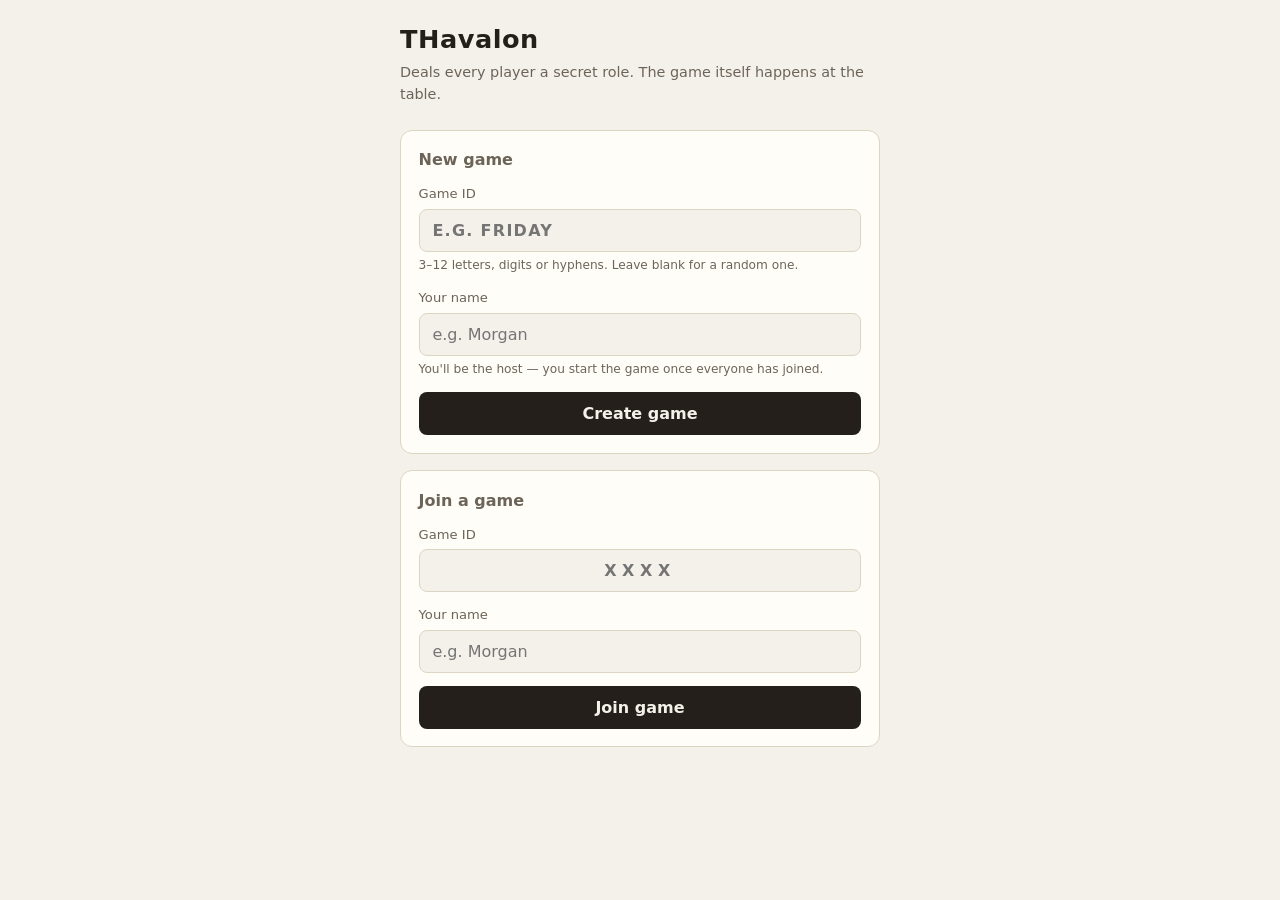
==== src/main/resources/static/index.html @ 722eaa0b "Java rewrite of the THavalon role dealer Ports the role logic from aquadrizzt/THavalon, a Python scr" ====
<!doctype html>
<html lang="en">
<head>
  <meta charset="utf-8">
  <meta name="viewport" content="width=device-width, initial-scale=1, viewport-fit=cover">
  <meta name="color-scheme" content="light dark">
  <title>THavalon</title>
  <link rel="stylesheet" href="style.css">
</head>
<body>
<main>
  <h1>THavalon</h1>
  <p class="tagline">Deals every player a secret role. The game itself happens at the table.</p>

  <div id="error" class="error"></div>

  <div id="rejoin" class="card hidden">
    <h2>You were in a game</h2>
    <button id="rejoin-btn" class="secondary">Rejoin <span id="rejoin-code"></span></button>
  </div>

  <div class="card">
    <h2>New game</h2>
    <label for="host-id">Game ID</label>
    <input id="host-id" maxlength="12" autocapitalize="characters"
           autocomplete="off" spellcheck="false" placeholder="e.g. FRIDAY">
    <p class="field-hint">3–12 letters, digits or hyphens. Leave blank for a random one.</p>
    <label for="host-name">Your name</label>
    <input id="host-name" maxlength="20" autocomplete="nickname" placeholder="e.g. Morgan">
    <p class="field-hint">You'll be the host — you start the game once everyone has joined.</p>
    <button id="create-btn">Create game</button>
  </div>

  <div class="card">
    <h2>Join a game</h2>
    <label for="join-code">Game ID</label>
    <input id="join-code" class="code" maxlength="12" autocapitalize="characters"
           autocomplete="off" spellcheck="false" placeholder="XXXX">
    <label for="join-name">Your name</label>
    <input id="join-name" maxlength="20" autocomplete="nickname" placeholder="e.g. Morgan">
    <button id="join-btn">Join game</button>
  </div>
</main>

<script src="app.js"></script>
<script>
  // A page that bounced us back here explains why.
  const notice = sessionStorage.getItem('thavalon:notice');
  if (notice) {
    sessionStorage.removeItem('thavalon:notice');
    showError(notice);
  }

  const last = store.lastGame();
  if (last) {
    document.getElementById('rejoin').classList.remove('hidden');
    document.getElementById('rejoin-code').textContent = last;
    document.getElementById('rejoin-btn').addEventListener('click', () => goTo('lobby.html', last));
  }

  onClick('create-btn', async () => {
    const name = document.getElementById('host-name').value.trim();
    const gameId = document.getElementById('host-id').value.trim().toUpperCase();
    if (!name) throw new Error('Enter your name first.');
    const game = await api('/api/games', { method: 'POST', body: { name, gameId } });
    store.remember(game.gameId, game.playerToken);
    goTo('lobby.html', game.gameId);
  });

  onClick('join-btn', async () => {
    const code = document.getElementById('join-code').value.trim().toUpperCase();
    const name = document.getElementById('join-name').value.trim();
    if (!code) throw new Error('Enter the game ID.');
    if (!name) throw new Error('Enter your name.');

    const joined = await api(`/api/games/${encodeURIComponent(code)}/players`,
      { method: 'POST', body: { name } });
    store.remember(joined.gameId, joined.playerToken);
    goTo('lobby.html', joined.gameId);
  });

  submitOnEnter('host-id', 'create-btn');
  submitOnEnter('host-name', 'create-btn');
  submitOnEnter('join-code', 'join-btn');
  submitOnEnter('join-name', 'join-btn');
</script>
</body>
</html>
---- src/main/resources/static/style.css ----
:root {
  --bg: #f4f1ea;
  --surface: #fffdf8;
  --border: #ddd5c4;
  --text: #241f1a;
  --muted: #6d6459;
  --accent: #7a5c1e;
  --good: #1f5d8c;
  --good-bg: #e3eef6;
  --evil: #9b2226;
  --evil-bg: #f8e5e5;
  --danger: #9b2226;
  --radius: 12px;
}

@media (prefers-color-scheme: dark) {
  :root {
    --bg: #16130f;
    --surface: #201c17;
    --border: #3a332a;
    --text: #f0eae0;
    --muted: #a2988a;
    --accent: #d9b45f;
    --good: #7cc0ee;
    --good-bg: #14283a;
    --evil: #f08a8d;
    --evil-bg: #3a1618;
    --danger: #f08a8d;
  }
}

* { box-sizing: border-box; }

body {
  margin: 0;
  padding: 1.25rem 1rem 2.5rem;
  background: var(--bg);
  color: var(--text);
  font-family: ui-sans-serif, system-ui, -apple-system, "Segoe UI", Roboto, sans-serif;
  line-height: 1.5;
  -webkit-text-size-adjust: 100%;
}

main { max-width: 30rem; margin: 0 auto; }

h1 {
  font-size: 1.6rem;
  letter-spacing: 0.02em;
  margin: 0 0 0.25rem;
}

h2 { font-size: 1rem; margin: 0 0 0.75rem; color: var(--muted); font-weight: 600; }

.tagline { color: var(--muted); margin: 0 0 1.5rem; font-size: 0.9rem; }

.card {
  background: var(--surface);
  border: 1px solid var(--border);
  border-radius: var(--radius);
  padding: 1.1rem;
  margin-bottom: 1rem;
}

label { display: block; font-size: 0.82rem; color: var(--muted); margin-bottom: 0.3rem; }

input {
  width: 100%;
  padding: 0.7rem 0.8rem;
  font-size: 1rem;
  font-family: inherit;
  color: var(--text);
  background: var(--bg);
  border: 1px solid var(--border);
  border-radius: 8px;
  margin-bottom: 0.8rem;
}

input:focus { outline: 2px solid var(--accent); outline-offset: 1px; }

input.code { text-transform: uppercase; letter-spacing: 0.35em; font-weight: 700; text-align: center; }

#host-id { text-transform: uppercase; letter-spacing: 0.08em; font-weight: 600; }

.field-hint {
  margin: -0.5rem 0 0.9rem;
  font-size: 0.76rem;
  color: var(--muted);
  line-height: 1.4;
}

button {
  width: 100%;
  padding: 0.75rem 1rem;
  font-size: 1rem;
  font-family: inherit;
  font-weight: 600;
  color: var(--bg);
  background: var(--text);
  border: none;
  border-radius: 8px;
  cursor: pointer;
}

button:hover:not(:disabled) { opacity: 0.88; }
button:disabled { opacity: 0.4; cursor: not-allowed; }

button.secondary {
  background: transparent;
  color: var(--muted);
  border: 1px solid var(--border);
}

button.danger { background: transparent; color: var(--danger); border: 1px solid var(--danger); }

.error {
  background: var(--evil-bg);
  color: var(--evil);
  border: 1px solid var(--evil);
  border-radius: 8px;
  padding: 0.7rem 0.9rem;
  margin-bottom: 1rem;
  font-size: 0.9rem;
  font-weight: 600;
  /* Stays visible when the page is scrolled to a form further down. */
  position: sticky;
  top: 0.5rem;
  z-index: 10;
}

.error:empty { display: none; }

/* ---- lobby ---- */

.game-code {
  /* IDs run from 3 to 12 characters, so this scales rather than overflowing on a phone. */
  font-size: clamp(1.5rem, 11vw, 2.6rem);
  font-weight: 800;
  letter-spacing: 0.18em;
  text-align: center;
  color: var(--accent);
  margin: 0.2rem 0 0.1rem;
  text-indent: 0.18em;
  overflow-wrap: anywhere;
}

.code-hint { text-align: center; color: var(--muted); font-size: 0.82rem; margin: 0 0 0.5rem; }

ol.players { list-style: none; margin: 0; padding: 0; counter-reset: seat; }

ol.players li {
  counter-increment: seat;
  display: flex;
  align-items: center;
  gap: 0.6rem;
  padding: 0.5rem 0;
  border-bottom: 1px solid var(--border);
}

ol.players li:last-child { border-bottom: none; }

ol.players li::before {
  content: counter(seat);
  flex: none;
  width: 1.5rem; height: 1.5rem;
  display: grid; place-items: center;
  font-size: 0.72rem; font-weight: 700;
  color: var(--muted);
  border: 1px solid var(--border);
  border-radius: 50%;
}

.host-tag {
  margin-left: auto;
  font-size: 0.68rem;
  text-transform: uppercase;
  letter-spacing: 0.08em;
  color: var(--accent);
  border: 1px solid var(--accent);
  border-radius: 999px;
  padding: 0.05rem 0.45rem;
}

.you-tag { margin-left: auto; font-size: 0.72rem; color: var(--muted); }
.host-tag + .you-tag { margin-left: 0.4rem; }

.status { text-align: center; color: var(--muted); font-size: 0.85rem; margin: 0.75rem 0 0; }

/* ---- role card ---- */

.role-card { padding: 1.4rem 1.2rem; text-align: center; }
.role-card.good { border-color: var(--good); background: var(--good-bg); }
.role-card.evil { border-color: var(--evil); background: var(--evil-bg); }

.team-badge {
  display: inline-block;
  font-size: 0.72rem;
  font-weight: 700;
  text-transform: uppercase;
  letter-spacing: 0.16em;
  padding: 0.2rem 0.7rem;
  border-radius: 999px;
  border: 1px solid currentColor;
}

.good .team-badge { color: var(--good); }
.evil .team-badge { color: var(--evil); }

.role-name {
  font-size: clamp(2rem, 12vw, 2.9rem);
  font-weight: 800;
  letter-spacing: 0.01em;
  margin: 0.5rem 0 0.1rem;
  line-height: 1.05;
}

.good .role-name { color: var(--good); }
.evil .role-name { color: var(--evil); }

.player-name { color: var(--muted); font-size: 0.85rem; margin: 0 0 0.9rem; }

.description {
  text-align: left;
  font-size: 0.87rem;
  white-space: pre-line;
  margin: 0;
  padding-top: 0.9rem;
  border-top: 1px solid var(--border);
}

.info-block { text-align: left; margin-top: 0.9rem; padding-top: 0.9rem; border-top: 1px solid var(--border); }
.info-block h3 {
  font-size: 0.68rem; text-transform: uppercase; letter-spacing: 0.14em;
  color: var(--muted); margin: 0 0 0.5rem; font-weight: 700;
}
.info-block ul { list-style: none; margin: 0; padding: 0; }
.info-block li { font-size: 0.95rem; font-weight: 600; padding: 0.18rem 0; }

.assassin-note {
  margin-top: 0.9rem;
  font-size: 0.78rem;
  font-weight: 700;
  text-transform: uppercase;
  letter-spacing: 0.1em;
  color: var(--evil);
}

/* ---- reveal ---- */

table { width: 100%; border-collapse: collapse; font-size: 0.9rem; }
th, td { text-align: left; padding: 0.45rem 0.3rem; border-bottom: 1px solid var(--border); }
th { font-size: 0.68rem; text-transform: uppercase; letter-spacing: 0.1em; color: var(--muted); }
td.good { color: var(--good); font-weight: 600; }
td.evil { color: var(--evil); font-weight: 600; }

.footer-links { text-align: center; margin-top: 1.5rem; }
.footer-links a { color: var(--muted); font-size: 0.82rem; }

.spacer { height: 0.6rem; }

.hidden { display: none !important; }
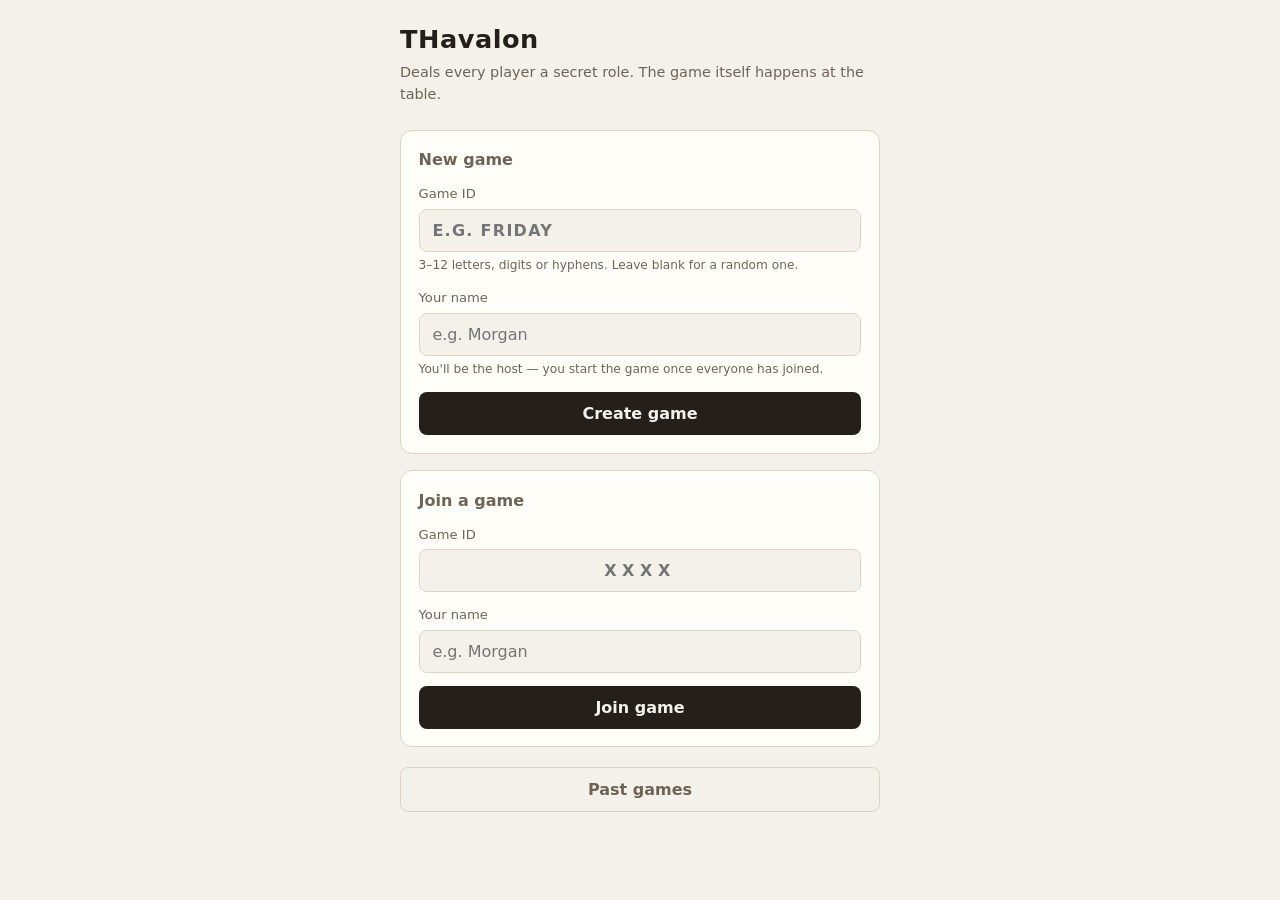
==== commit 6edb9056: "adding the history page so people can review game till 1 month" ====
--- a/src/main/resources/static/index.html
+++ b/src/main/resources/static/index.html
@@ -40,6 +40,8 @@
     <input id="join-name" maxlength="20" autocomplete="nickname" placeholder="e.g. Morgan">
     <button id="join-btn">Join game</button>
   </div>
+
+  <button id="history-btn" class="secondary" onclick="location.href='history.html'">Past games</button>
 </main>
 
 <script src="app.js"></script>
--- a/src/main/resources/static/style.css
+++ b/src/main/resources/static/style.css
@@ -257,4 +257,26 @@
 
 .spacer { height: 0.6rem; }
 
+/* ---- past games ---- */
+
+#history-btn { margin-top: 0.25rem; }
+
+.history-item { padding: 0.9rem 1.1rem; }
+
+.history-head { display: flex; align-items: baseline; gap: 0.6rem; margin-bottom: 0.3rem; }
+
+.history-code {
+  font-weight: 800;
+  letter-spacing: 0.08em;
+  color: var(--accent);
+  font-size: 1.05rem;
+  overflow-wrap: anywhere;
+}
+
+.history-meta { margin-left: auto; color: var(--muted); font-size: 0.8rem; white-space: nowrap; }
+
+ol.roles li { gap: 0.6rem; }
+
+.role-name-sm { margin-left: auto; color: var(--accent); font-weight: 700; font-size: 0.92rem; }
+
 .hidden { display: none !important; }
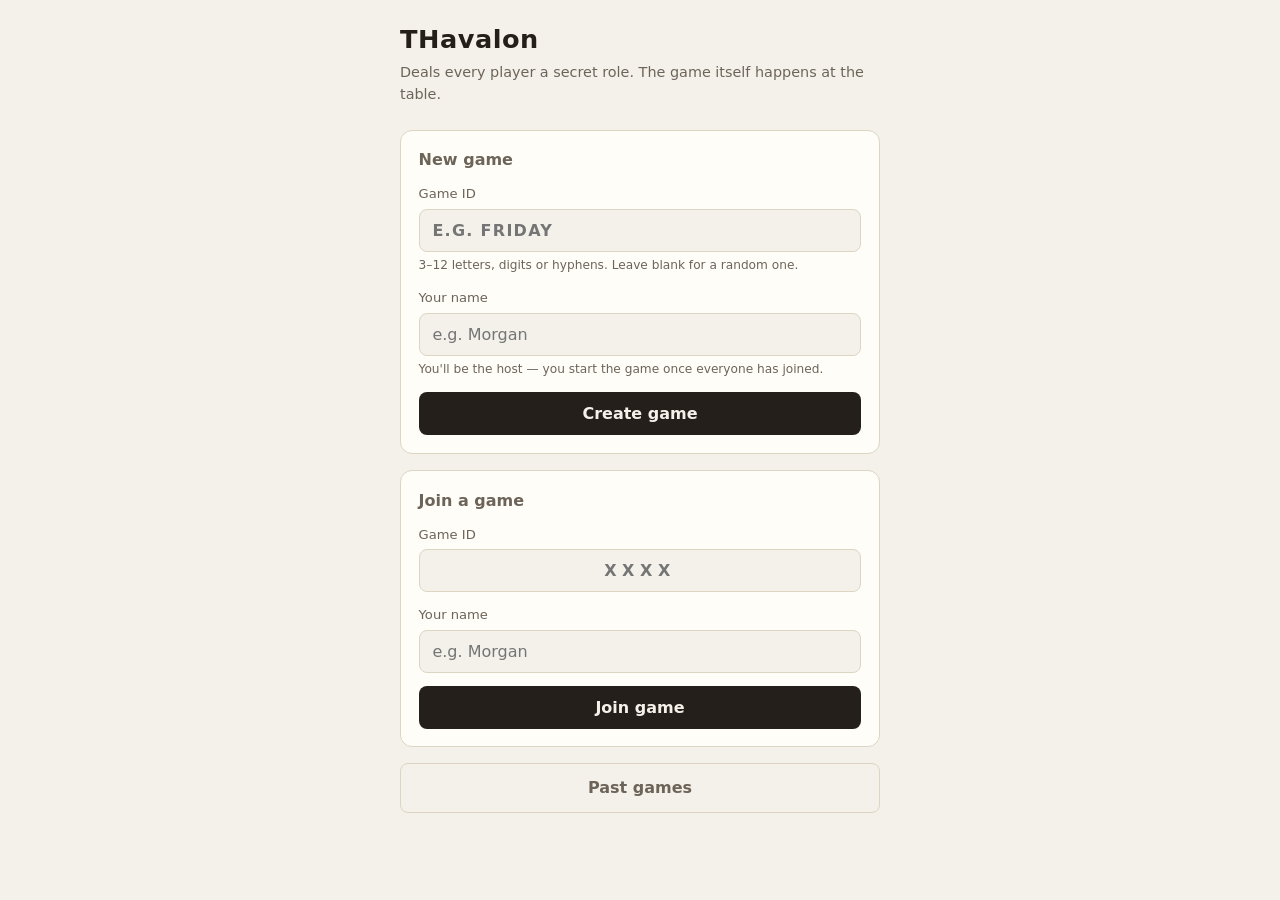
==== commit 14a5ac19: "Fail loudly when an audit trail is gone or can never unlock Two ways the audit could mislead rather " ====
--- a/src/main/resources/static/index.html
+++ b/src/main/resources/static/index.html
@@ -41,7 +41,10 @@
     <button id="join-btn">Join game</button>
   </div>
 
-  <button id="history-btn" class="secondary" onclick="location.href='history.html'">Past games</button>
+  <!-- An anchor, not a button: this is navigation, so it should keep cmd-click and middle-click,
+       and be announced as a link. An inline onclick would also be the one thing a future
+       Content-Security-Policy silently broke. -->
+  <a id="history-btn" class="button-link secondary" href="history.html">Past games</a>
 </main>
 
 <script src="app.js"></script>
--- a/src/main/resources/static/style.css
+++ b/src/main/resources/static/style.css
@@ -88,7 +88,7 @@
   line-height: 1.4;
 }
 
-button {
+button, .button-link {
   width: 100%;
   padding: 0.75rem 1rem;
   font-size: 1rem;
@@ -101,10 +101,18 @@
   cursor: pointer;
 }
 
-button:hover:not(:disabled) { opacity: 0.88; }
+/* Lets an <a> look like a button while staying a link. */
+.button-link {
+  display: block;
+  box-sizing: border-box;
+  text-align: center;
+  text-decoration: none;
+}
+
+button:hover:not(:disabled), .button-link:hover { opacity: 0.88; }
 button:disabled { opacity: 0.4; cursor: not-allowed; }
 
-button.secondary {
+button.secondary, .button-link.secondary {
   background: transparent;
   color: var(--muted);
   border: 1px solid var(--border);
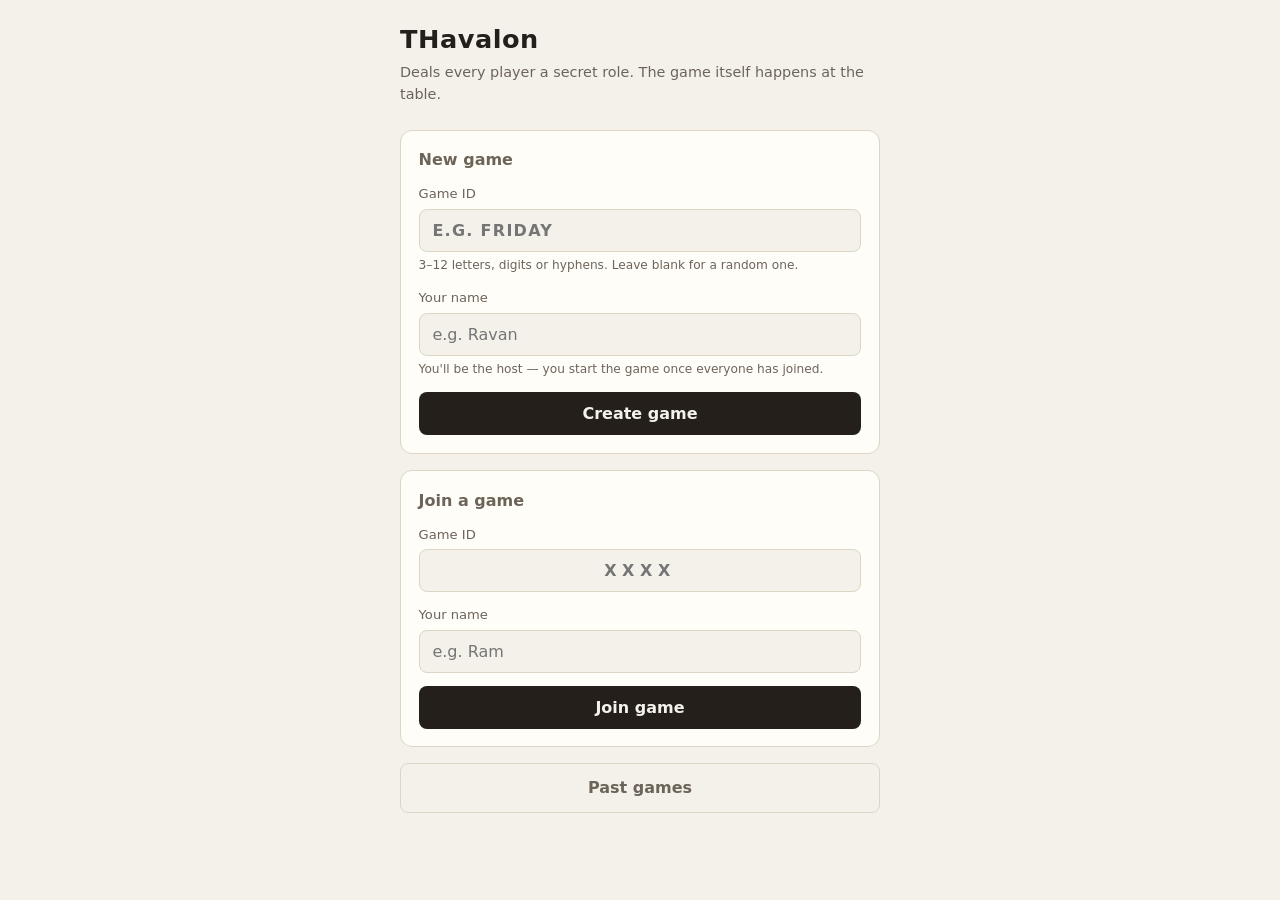
==== commit f474a302: "Cut the reveal to one tap, add invite links, and fix what review found Refinements after playing the" ====
--- a/src/main/resources/static/index.html
+++ b/src/main/resources/static/index.html
@@ -19,25 +19,25 @@
     <button id="rejoin-btn" class="secondary">Rejoin <span id="rejoin-code"></span></button>
   </div>
 
-  <div class="card">
+  <div class="card" id="new-game">
     <h2>New game</h2>
     <label for="host-id">Game ID</label>
     <input id="host-id" maxlength="12" autocapitalize="characters"
            autocomplete="off" spellcheck="false" placeholder="e.g. FRIDAY">
     <p class="field-hint">3–12 letters, digits or hyphens. Leave blank for a random one.</p>
     <label for="host-name">Your name</label>
-    <input id="host-name" maxlength="20" autocomplete="nickname" placeholder="e.g. Morgan">
+    <input id="host-name" maxlength="20" autocomplete="nickname" placeholder="e.g. Ravan">
     <p class="field-hint">You'll be the host — you start the game once everyone has joined.</p>
     <button id="create-btn">Create game</button>
   </div>
 
-  <div class="card">
-    <h2>Join a game</h2>
+  <div class="card" id="join-card">
+    <h2 id="join-heading">Join a game</h2>
     <label for="join-code">Game ID</label>
     <input id="join-code" class="code" maxlength="12" autocapitalize="characters"
            autocomplete="off" spellcheck="false" placeholder="XXXX">
     <label for="join-name">Your name</label>
-    <input id="join-name" maxlength="20" autocomplete="nickname" placeholder="e.g. Morgan">
+    <input id="join-name" maxlength="20" autocomplete="nickname" placeholder="e.g. Ram">
     <button id="join-btn">Join game</button>
   </div>
 
@@ -56,11 +56,40 @@
     showError(notice);
   }
 
+  /**
+   * The game ID out of an invite link, cleaned up. A share sheet can append its own message to
+   * the URL, so anything after the ID is dropped rather than pasted into the form verbatim.
+   */
+  function invitedGameId() {
+    const raw = gameIdFromUrl().split(/\s+/)[0] || '';
+    const cleaned = raw.replace(/[^A-Z0-9-]/g, '').slice(0, 12);
+    return cleaned.length >= 3 ? cleaned : '';
+  }
+
+  const invited = invitedGameId();
   const last = store.lastGame();
-  if (last) {
+
+  // This device already has a token for the game being linked to.
+  const alreadyIn = invited && store.token(invited);
+
+  if (invited) {
+    // The link says which game; creating a new one is not what it is for.
+    document.getElementById('join-code').value = invited;
+    document.getElementById('new-game').classList.add('hidden');
+    // Both paths stay open: usually you want to go back in, but a shared phone or a second
+    // browser tab is a real case, so joining as someone else must remain possible.
+    document.getElementById('join-heading').textContent =
+      alreadyIn ? `Or join ${invited} as someone else` : `Join ${invited}`;
+    if (!alreadyIn) {
+      document.getElementById('join-name').focus();
+    }
+  }
+
+  const rejoinTo = alreadyIn ? invited : (invited ? null : last);
+  if (rejoinTo) {
     document.getElementById('rejoin').classList.remove('hidden');
-    document.getElementById('rejoin-code').textContent = last;
-    document.getElementById('rejoin-btn').addEventListener('click', () => goTo('lobby.html', last));
+    document.getElementById('rejoin-code').textContent = rejoinTo;
+    document.getElementById('rejoin-btn').addEventListener('click', () => goTo('lobby.html', rejoinTo));
   }
 
   onClick('create-btn', async () => {
--- a/src/main/resources/static/style.css
+++ b/src/main/resources/static/style.css
@@ -193,6 +193,44 @@
 
 .status { text-align: center; color: var(--muted); font-size: 0.85rem; margin: 0.75rem 0 0; }
 
+/* Shown when the clipboard is unavailable, so the link can be copied by hand. */
+.share-link {
+  margin: 0.7rem 0 0;
+  padding: 0.5rem 0.6rem;
+  background: var(--bg);
+  border: 1px solid var(--border);
+  border-radius: 6px;
+  font-size: 0.78rem;
+  color: var(--text);
+  overflow-wrap: anywhere;
+  user-select: all;
+}
+
+.proposer {
+  text-align: center;
+  font-size: 0.95rem;
+  color: var(--muted);
+  margin: 0 0 1rem;
+}
+.proposer strong { color: var(--accent); }
+
+/* ---- the cover that keeps a role face down until asked for ---- */
+
+.cover-card { text-align: center; padding: 1.6rem 1.2rem; }
+
+.cover-name {
+  font-size: 1.3rem;
+  font-weight: 800;
+  margin: 0 0 0.2rem;
+  color: var(--text);
+}
+
+.cover-hint {
+  color: var(--muted);
+  font-size: 0.85rem;
+  margin: 0 0 1.1rem;
+}
+
 /* ---- role card ---- */
 
 .role-card { padding: 1.4rem 1.2rem; text-align: center; }
